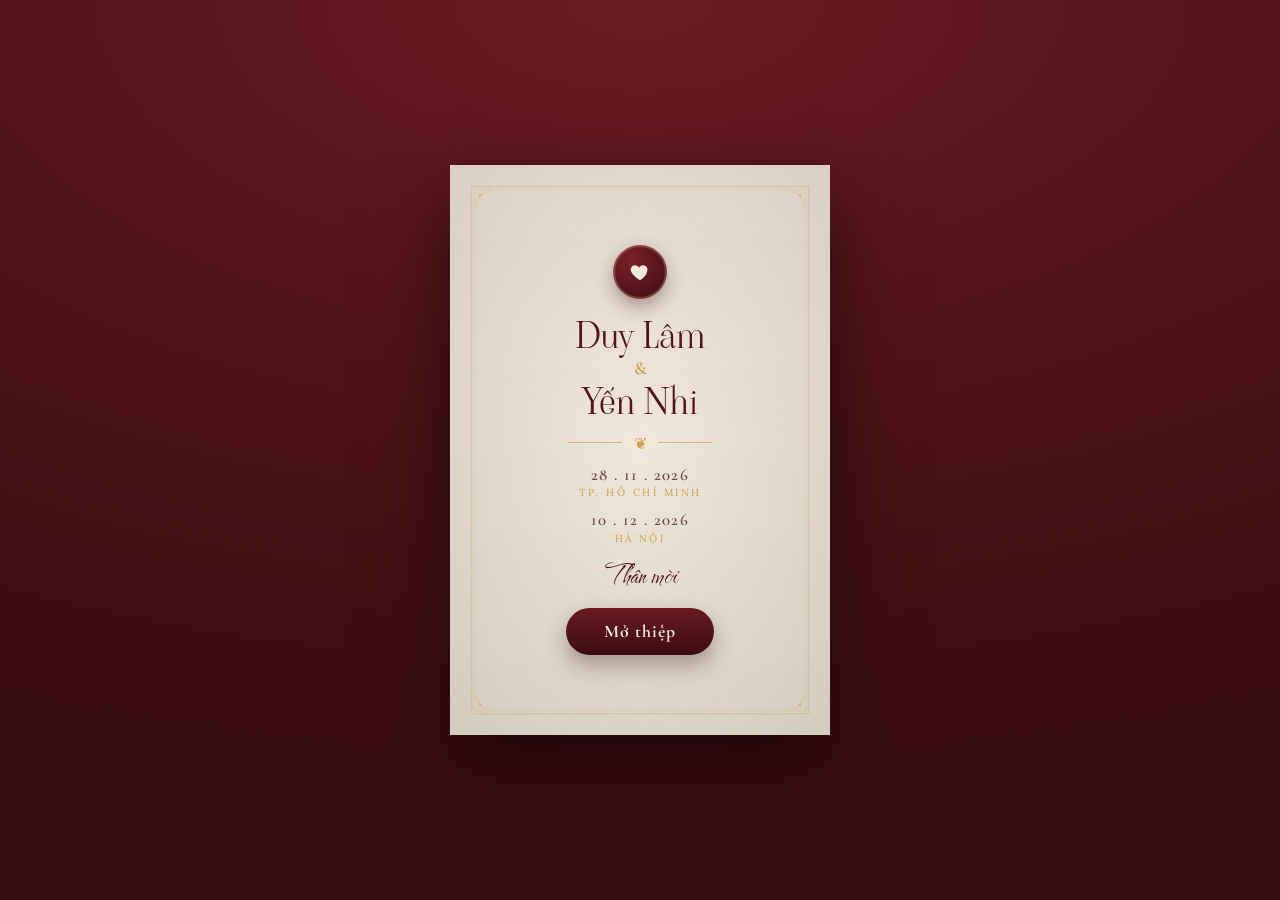
==== index.html @ 96d9cdb8 "Rebuild the invitation for two wedding days on the main_bg paper Follows the chungdoi.com "Minimalis" ====
<!doctype html>
<html lang="vi">
<head>
<meta charset="utf-8">
<meta name="viewport" content="width=device-width, initial-scale=1, viewport-fit=cover">
<meta name="theme-color" content="#3a0d11">
<title>Duy Lâm &amp; Yến Nhi — Thiệp cưới</title>
<meta name="description" content="Thiệp cưới online của Phạm Duy Lâm và Lê Huỳnh Yến Nhi — 28.11.2026 tại TP. Hồ Chí Minh và 10.12.2026 tại Hà Nội.">
<meta property="og:title" content="Duy Lâm &amp; Yến Nhi — Thiệp cưới">
<meta property="og:description" content="Trân trọng kính mời quý khách đến chung vui cùng gia đình chúng tôi — 28.11.2026 tại TP. Hồ Chí Minh · 10.12.2026 tại Hà Nội.">
<meta property="og:image" content="images/main_bg.jpg">
<meta property="og:type" content="website">
<link rel="preconnect" href="https://fonts.googleapis.com">
<link rel="preconnect" href="https://fonts.gstatic.com" crossorigin>
<link href="https://fonts.googleapis.com/css2?family=Cormorant+Garamond:wght@500;600;700&amp;family=Lora:ital,wght@0,400;0,500;1,400&amp;family=The+Nautigal:wght@400;700&amp;family=Viaoda+Libre&amp;display=swap" rel="stylesheet">
<link rel="stylesheet" href="assets/css/style.css">
</head>

<body class="is-locked">

<!-- Tim bay lơ lửng trên nền đỏ (sinh bằng main.js) -->
<div class="hearts" id="hearts" aria-hidden="true"></div>

<!-- Tờ giấy main_bg làm nền thiệp; lớp "edge" phủ lên mép trên/dưới
     để chữ cuộn tới đâu mờ dần tới đó, không đè lên khung vàng -->
<div class="paper" aria-hidden="true"></div>
<div class="paper paper--edge" aria-hidden="true"></div>


<!-- ============================================================
     BÌA THIỆP — bấm "Mở thiệp" để vào trong
     ============================================================ -->
<section class="cover" id="cover">
  <div class="cover__card">
    <div class="cover__seal" aria-hidden="true">
      <svg viewBox="0 0 24 24"><path d="M12 21s-7.5-4.6-9.6-9.3C.9 8.2 3 4.5 6.6 4.5c2.1 0 3.6 1.2 4.4 2.6.8-1.4 2.3-2.6 4.4-2.6 3.6 0 5.7 3.7 4.2 7.2C19.5 16.4 12 21 12 21z"/></svg>
    </div>
    <h1 class="cover__names">Duy Lâm<span>&amp;</span>Yến Nhi</h1>
    <div class="ornament" aria-hidden="true"><span></span><i>❦</i><span></span></div>
    <p class="cover__dates">
      <span>28 . 11 . 2026 <small>TP. Hồ Chí Minh</small></span>
      <span>10 . 12 . 2026 <small>Hà Nội</small></span>
    </p>
    <p class="cover__invite">Thân mời</p>
    <button class="btn-open" id="openBtn" type="button">Mở thiệp</button>
  </div>
</section>


<main class="card" id="card" hidden>

  <!-- ============================================================
       1. SAVE THE DATE
       ============================================================ -->
  <section class="s hero">
    <p class="eyebrow">Save the date</p>
    <img class="hero__illus" src="images/Artboard 2.png" alt="Hình minh hoạ cô dâu và chú rể" width="2100" height="1500">
    <h2 class="hero__names">
      <span>Duy Lâm</span>
      <span class="hero__amp" aria-hidden="true">&amp;</span>
      <span>Yến Nhi</span>
    </h2>
    <div class="hero__days">
      <p><b>28 . 11 . 2026</b><small>TP. Hồ Chí Minh</small></p>
      <p><b>10 . 12 . 2026</b><small>Hà Nội</small></p>
    </div>
  </section>

  <!-- ============================================================
       2. THÔNG TIN LỄ CƯỚI — hai họ + cô dâu chú rể
       ============================================================ -->
  <section class="s reveal">
    <div class="panel">
      <h2 class="panel__title">Thông tin lễ cưới</h2>
      <div class="families">
        <div class="family">
          <p class="family__side">Nhà trai</p>
          <p class="family__label">Ông Bà</p>
          <p class="family__parent">Phạm Văn Duy</p>
          <p class="family__parent">Nguyễn Thị Thu Thủy</p>
          <p class="family__addr">Mai Hiên, Mai Lâm, Đông Anh,<br>Thành phố Hà Nội</p>
        </div>
        <div class="family">
          <p class="family__side">Nhà gái</p>
          <p class="family__label">Ông Bà</p>
          <p class="family__parent">Lê Thanh Hải</p>
          <!-- Bản PDF TP.HCM ghi "Huỳnh Thị Xanh", bản Hà Nội ghi "Huỳnh Thị Thanh" — cần xác nhận -->
          <p class="family__parent">Huỳnh Thị Xanh</p>
          <p class="family__addr">Tân Thuận Tây, Tân Thuận,<br>Thành phố Hồ Chí Minh</p>
        </div>
      </div>

      <p class="panel__announce">Trân trọng báo tin<br>lễ thành hôn<br>của con chúng tôi</p>

      <div class="couple">
        <div class="couple__person">
          <p class="couple__name">Phạm Duy Lâm</p>
          <p class="couple__role">Trưởng nam</p>
        </div>
        <p class="couple__amp" aria-hidden="true">&amp;</p>
        <div class="couple__person">
          <p class="couple__name">Lê Huỳnh Yến Nhi</p>
          <p class="couple__role">Trưởng nữ</p>
        </div>
      </div>
    </div>
  </section>

  <!-- ============================================================
       3. THƯ MỜI TIỆC CƯỚI — mỗi nơi một thẻ, nút lấy dữ liệu từ CONFIG.events
       ============================================================ -->
  <section class="s reveal">
    <p class="kicker">Trân trọng kính mời</p>
    <h2 class="s__title">Thư mời tiệc cưới</h2>
    <p class="lead">Vui lòng đến dự buổi tiệc chung vui cùng gia đình chúng tôi</p>

    <article class="party">
      <p class="party__city">TP. Hồ Chí Minh</p>
      <h3 class="party__name">Tiệc cưới nhà gái</h3>
      <p class="party__when">Thứ Bảy — 18 : 00</p>
      <p class="party__date">28 . 11 . 2026</p>
      <p class="lunar">(Nhằm ngày 20 tháng 10 năm Bính Ngọ)</p>
      <div class="party__times">
        <p><small>Đón khách</small>18 : 00</p>
        <p><small>Khai tiệc</small>19 : 00</p>
      </div>
      <p class="party__at">Tại</p>
      <p class="party__venue"><small>Trung tâm Hội nghị Tiệc cưới</small>Asiana Plaza</p>
      <p class="party__addr">284 – 286 Vườn Lài, Phường Phú Thọ Hòa,<br>Quận Tân Phú, TP. Hồ Chí Minh</p>
      <div class="party__actions">
        <a class="btn-pill" data-map="sg-party" href="#" target="_blank" rel="noopener">Chỉ đường</a>
        <a class="btn-pill btn-pill--ghost" data-cal="sg-party" href="#" target="_blank" rel="noopener">Thêm vào lịch</a>
      </div>
    </article>

    <article class="party">
      <p class="party__city">Hà Nội</p>
      <h3 class="party__name">Tiệc cưới nhà trai</h3>
      <p class="party__when">Thứ Năm — 12 : 00</p>
      <p class="party__date">10 . 12 . 2026</p>
      <p class="lunar">(Nhằm ngày 02 tháng 11 năm Bính Ngọ)</p>
      <p class="party__at">Tại</p>
      <p class="party__venue"><small>Nhà văn hoá</small>Thôn Mai Hiên</p>
      <p class="party__addr">Xã Đông Anh, TP. Hà Nội<br>(Thôn Mai Hiên, xã Mai Lâm, huyện Đông Anh, Hà Nội)</p>
      <div class="party__actions">
        <a class="btn-pill" data-map="hn-party" href="#" target="_blank" rel="noopener">Chỉ đường</a>
        <a class="btn-pill btn-pill--ghost" data-cal="hn-party" href="#" target="_blank" rel="noopener">Thêm vào lịch</a>
      </div>
    </article>
  </section>

  <!-- ============================================================
       4. LỊCH CƯỚI + ĐẾM NGƯỢC — lịch và ngày khoanh tim sinh từ CONFIG.events
       ============================================================ -->
  <section class="s reveal">
    <p class="kicker">Save the date</p>
    <h2 class="s__title">Lịch cưới</h2>
    <div class="calendars" id="calendars"></div>
    <div class="countdown-wrap">
      <p class="countdown__label" id="countdownLabel">Còn lại</p>
      <div class="countdown" id="countdown">
        <div class="cd__box"><div class="cd__num" data-cd="days">--</div><div class="cd__lab">Ngày</div></div>
        <div class="cd__box"><div class="cd__num" data-cd="hours">--</div><div class="cd__lab">Giờ</div></div>
        <div class="cd__box"><div class="cd__num" data-cd="mins">--</div><div class="cd__lab">Phút</div></div>
        <div class="cd__box"><div class="cd__num" data-cd="secs">--</div><div class="cd__lab">Giây</div></div>
      </div>
    </div>
  </section>

  <!-- ============================================================
       5. LỊCH TRÌNH TIỆC TP.HCM — theo trang 4 của PDF TP.HCM
       ============================================================ -->
  <section class="s reveal">
    <p class="kicker">Schedule</p>
    <h2 class="s__title">Lịch trình tiệc cưới</h2>
    <p class="lead lead--small">Thứ Bảy, 28 . 11 . 2026 · Asiana Plaza</p>
    <ol class="timeline">
      <li class="tl">
        <img class="tl__icon" src="images/PNG 1.png" alt="" width="1094" height="553">
        <p class="tl__time">18:00<br>~ 18:30</p>
        <div class="tl__body">
          <p class="tl__tag">Welcome</p>
          <p class="tl__vi">Đón khách, check-in và chụp ảnh</p>
          <p class="tl__en">Guests meet and greet, check-in and photos</p>
        </div>
      </li>
      <li class="tl">
        <img class="tl__icon" src="images/PNG 2.png" alt="" width="388" height="321">
        <p class="tl__time">19:00<br>~ 19:30</p>
        <div class="tl__body">
          <p class="tl__tag">Ceremony</p>
          <p class="tl__vi">Cử hành hôn lễ</p>
          <p class="tl__en">Wedding ceremony</p>
        </div>
      </li>
      <li class="tl">
        <img class="tl__icon" src="images/PNG 3.png" alt="" width="384" height="293">
        <p class="tl__time">19:30<br>~ 21:00</p>
        <div class="tl__body">
          <p class="tl__tag">Dinner &amp; Music</p>
          <p class="tl__vi">Khai tiệc và dùng bữa</p>
          <p class="tl__en">Celebration dinner and music</p>
        </div>
      </li>
      <li class="tl">
        <span class="tl__icon" aria-hidden="true"></span>
        <p class="tl__time">21:00<br>~ 21:30</p>
        <div class="tl__body">
          <p class="tl__tag">Gameshow</p>
          <p class="tl__vi">Trò chơi có thưởng</p>
          <p class="tl__en">Gameshow with prize</p>
        </div>
      </li>
      <li class="tl">
        <img class="tl__icon" src="images/PNG 4.png" alt="" width="345" height="459">
        <p class="tl__time">21:30</p>
        <div class="tl__body">
          <p class="tl__tag">Thank you for coming</p>
          <p class="tl__vi">Kết thúc buổi tiệc</p>
          <p class="tl__en">The end of the party</p>
        </div>
      </li>
    </ol>
  </section>

  <!-- ============================================================
       6. ALBUM — hiện ra khi có ảnh trong CONFIG.album
       ============================================================ -->
  <section class="s reveal" id="albumSection" hidden>
    <p class="kicker">Khoảnh khắc</p>
    <h2 class="s__title">Album ảnh cưới</h2>
    <div class="album" id="album"></div>
  </section>

  <!-- ============================================================
       7. XÁC NHẬN THAM DỰ
       ============================================================ -->
  <section class="s reveal">
    <div class="panel">
      <h2 class="panel__title">Xác nhận tham dự</h2>
      <p class="panel__lead">Sự hiện diện của quý khách giúp gia đình tiện sắp xếp chỗ ngồi chu đáo hơn.</p>
      <form class="form" id="rsvpForm" novalidate>
        <div class="field">
          <label for="rsvpName">Họ và tên</label>
          <input type="text" id="rsvpName" name="name" required autocomplete="name" placeholder="Nguyễn Văn A">
        </div>
        <div class="field">
          <label for="rsvpSide">Bạn là khách mời của</label>
          <select id="rsvpSide" name="side">
            <option value="Nhà trai">Nhà trai</option>
            <option value="Nhà gái">Nhà gái</option>
          </select>
        </div>
        <div class="field">
          <label for="rsvpAttend">Bạn sẽ dự tiệc tại</label>
          <select id="rsvpAttend" name="attend">
            <option value="TP.HCM 28/11">TP. Hồ Chí Minh · 28/11</option>
            <option value="Hà Nội 10/12">Hà Nội · 10/12</option>
            <option value="Cả hai">Cả hai buổi tiệc</option>
            <option value="Không">Rất tiếc, tôi không đến được</option>
          </select>
        </div>
        <div class="field">
          <label for="rsvpCount">Số người tham dự</label>
          <input type="number" id="rsvpCount" name="guests" min="1" max="10" value="1">
        </div>
        <button class="btn-submit" type="submit">Gửi xác nhận</button>
        <p class="form__note" id="rsvpNote" role="status"></p>
      </form>
    </div>
  </section>

  <!-- ============================================================
       8. HỘP QUÀ MỪNG — tự ẩn khi chưa điền số tài khoản trong CONFIG.banks
       ============================================================ -->
  <section class="s reveal" id="giftSection" hidden>
    <p class="kicker">Mừng cưới</p>
    <h2 class="s__title">Hộp quà mừng</h2>
    <button class="giftbox" id="giftToggle" type="button" aria-expanded="false" aria-controls="gifts">
      <span class="giftbox__lid" aria-hidden="true"></span>
      <span class="giftbox__body" aria-hidden="true"></span>
      <span class="giftbox__hint">Nhấn để mở</span>
    </button>
    <div class="gifts" id="gifts" hidden></div>
  </section>

  <!-- ============================================================
       9. CẢM ƠN
       ============================================================ -->
  <footer class="s thanks reveal">
    <p class="thanks__quote">Sự hiện diện của quý khách<br>là món quà quý giá nhất<br>trong ngày vui của chúng tôi.</p>
    <div class="ornament ornament--ink" aria-hidden="true"><span></span><i>❦</i><span></span></div>
    <p class="thanks__names">Duy Lâm <span>&amp;</span> Yến Nhi</p>
  </footer>

</main>


<!-- Xem ảnh phóng to -->
<div class="lightbox" id="lightbox" role="dialog" aria-modal="true" aria-label="Xem ảnh">
  <button class="lightbox__close" id="lightboxClose" type="button" aria-label="Đóng">&times;</button>
  <img id="lightboxImg" src="" alt="">
</div>

<!-- Nút bật / tắt nhạc -->
<div class="floating">
  <button class="fbtn" id="musicBtn" type="button" title="Bật / tắt nhạc" aria-label="Bật tắt nhạc">♪</button>
</div>

<audio id="bgm" loop preload="none"></audio>

<script src="assets/js/main.js"></script>
</body>
</html>
---- assets/css/style.css ----
/* ============================================================
   Thiệp cưới online — bảng màu & thiết kế
   Dựng theo mẫu "Minimalism Đỏ Đậm": nền đỏ đô, tờ giấy kem main_bg.jpg
   có khung vàng, chữ đỏ đô, nhấn vàng.
   ============================================================ */

/* Chữ số: Cormorant Garamond và The Nautigal dùng số kiểu cổ ("11" trông như "ıı",
   "00" như "oo") nên khó đọc. Font này chỉ chứa chữ số 0–9 (unicode-range) và đứng
   đầu các danh sách font bên dưới, nên mọi chữ số hiện bằng Lora — cùng kiểu với số
   trong chữ thường — còn chữ cái vẫn giữ font cũ. Đường dẫn là file Lora (bộ Latin,
   đủ đậm nhạt 400–700) trên Google Fonts; nếu không tải được, chữ số tự quay về font cũ. */
@font-face {
  font-family: "Thiep Digits";
  font-style: normal;
  font-weight: 400 700;
  font-display: swap;
  src: url("https://fonts.gstatic.com/s/lora/v37/0QIvMX1D_JOuMwr7Iw.woff2") format("woff2");
  unicode-range: U+0030-0039;
  size-adjust: 94%;
}

:root {
  /* --- Bảng màu --- */
  --cream: #efe7dc;          /* giữa tờ main_bg */
  --cream-deep: #e2d8ce;     /* mép tờ main_bg */
  --burgundy: #511419;
  --burgundy-deep: #3a0d11;
  --burgundy-soft: #7a1f26;
  --gold: #c9a24a;
  --gold-pale: #e9ce9e;
  --paper-ink: #f3e8de;      /* chữ kem trên thẻ đỏ */

  --ink: var(--burgundy);
  --ink-soft: #6e4a44;
  --line: rgba(122, 31, 38, .22);

  /* "Thiep Digits" đứng đầu để thay riêng chữ số — xem @font-face ở trên */
  --font-names: "Thiep Digits", "Viaoda Libre", "Cormorant Garamond", serif;
  --font-script: "Thiep Digits", "The Nautigal", cursive;
  --font-head: "Thiep Digits", "Cormorant Garamond", "Times New Roman", serif;
  --font-body: "Lora", "Times New Roman", serif;

  /* Bề ngang tờ thiệp: cỡ điện thoại, canh giữa màn hình máy tính */
  --frame: 480px;

  /* Góc của main_bg (khung + hoạ tiết góc) nằm trong 200/1600 px = 1/8 bề ngang.
     Cắt ảnh kiểu 9 ô (border-image) theo đúng cỡ đó nên góc không bao giờ méo,
     dù màn hình cao hay thấp. */
  --corner: min(12.5vw, calc(var(--frame) / 8));

  /* Dải giấy phủ mép trên/dưới — chữ cuộn vào đó thì mờ đi, không đè khung vàng */
  --edge: min(8vw, calc(var(--frame) * .08));

  /* Lề trong, tính theo bề ngang tờ thiệp */
  --pad: 9%;

  /* Hình trái tim dùng làm mặt nạ (tim bay, ngày cưới trên lịch) */
  --heart: url("data:image/svg+xml,%3Csvg xmlns='http://www.w3.org/2000/svg' viewBox='0 0 24 24'%3E%3Cpath d='M12 21s-7.5-4.6-9.6-9.3C.9 8.2 3 4.5 6.6 4.5c2.1 0 3.6 1.2 4.4 2.6.8-1.4 2.3-2.6 4.4-2.6 3.6 0 5.7 3.7 4.2 7.2C19.5 16.4 12 21 12 21z'/%3E%3C/svg%3E");
}

*, *::before, *::after { box-sizing: border-box; }

html { scroll-behavior: smooth; -webkit-text-size-adjust: 100%; }

body {
  margin: 0;
  font-family: var(--font-body);
  font-size: 16px;
  line-height: 1.7;
  color: var(--ink);
  background: var(--burgundy-deep);
  -webkit-font-smoothing: antialiased;
}

body.is-locked { overflow: hidden; height: 100vh; }

p { margin: 0; }

/* height:auto là bắt buộc vì các thẻ <img> có ghi sẵn width/height —
   thiếu nó ảnh sẽ giữ nguyên chiều cao gốc và bị bóp méo. */
img { max-width: 100%; height: auto; display: block; }

/* ---------- Nền đỏ + tim bay ---------- */
.hearts {
  position: fixed;
  inset: 0;
  z-index: 0;
  overflow: hidden;
  pointer-events: none;
  background: radial-gradient(120% 85% at 50% 0%, #6d1b22 0%, var(--burgundy) 45%, var(--burgundy-deep) 100%);
}

.heart {
  position: absolute;
  bottom: -40px;
  left: var(--x);
  width: var(--s);
  height: var(--s);
  background: var(--c);
  opacity: 0;
  -webkit-mask: var(--heart) center / contain no-repeat;
          mask: var(--heart) center / contain no-repeat;
  animation: float-up var(--d) linear var(--delay) infinite;
}

@keyframes float-up {
  0%   { transform: translate(0, 0) rotate(-12deg); opacity: 0; }
  12%  { opacity: var(--o); }
  50%  { transform: translate(18px, -55vh) rotate(10deg); }
  88%  { opacity: var(--o); }
  100% { transform: translate(-10px, -110vh) rotate(-8deg); opacity: 0; }
}

/* ---------- Tờ giấy main_bg ---------- */
.paper {
  position: fixed;
  inset: 0;
  z-index: 1;
  width: min(100%, var(--frame));
  margin-inline: auto;
  border: 1px solid transparent;
  border-image: url("../../images/main_bg.jpg") 200 fill / var(--corner) stretch;
  box-shadow: 0 0 70px rgba(0, 0, 0, .4);
  transition: opacity .9s ease;
}

/* Bản sao y hệt tờ giấy, chỉ để lộ dải trên và dưới */
.paper--edge {
  z-index: 3;
  pointer-events: none;
  box-shadow: none;
  -webkit-mask-image: linear-gradient(#000 0, #000 var(--edge), transparent calc(var(--edge) + 28px),
                                      transparent calc(100% - var(--edge) - 28px), #000 calc(100% - var(--edge)));
          mask-image: linear-gradient(#000 0, #000 var(--edge), transparent calc(var(--edge) + 28px),
                                      transparent calc(100% - var(--edge) - 28px), #000 calc(100% - var(--edge)));
}

body.is-locked .paper { opacity: 0; }

/* ---------- Bìa thiệp ---------- */
.cover {
  position: fixed;
  inset: 0;
  z-index: 10;
  display: grid;
  place-items: center;
  padding: 24px;
  transition: opacity .8s ease, visibility .8s ease;
}

.cover.is-open { opacity: 0; visibility: hidden; pointer-events: none; }

/* Bìa có tỉ lệ 2:3 như main_bg và cắt ảnh kiểu 9 ô giống tờ giấy,
   nên nếu chữ dài ra làm bìa cao thêm thì khung vàng vẫn không méo. */
.cover__card {
  --cw: min(86vw, 380px, calc((100vh - 48px) * 2 / 3));
  width: var(--cw);
  min-height: calc(var(--cw) * 1.5);
  display: flex;
  flex-direction: column;
  align-items: center;
  justify-content: center;
  /* Tính theo bề ngang bìa — padding kiểu % sẽ tính theo cả màn hình */
  padding: calc(var(--cw) * .11) calc(var(--cw) * .13);
  text-align: center;
  border: 1px solid transparent;
  border-image: url("../../images/main_bg.jpg") 200 fill / calc(var(--cw) / 8) stretch;
  box-shadow: 0 30px 70px rgba(0, 0, 0, .5);
  animation: rise 1.1s ease both;
  transition: transform .8s ease;
}

@supports (height: 100dvh) {
  .cover__card { --cw: min(86vw, 380px, calc((100dvh - 48px) * 2 / 3)); }
}

.cover.is-open .cover__card { animation: none; transform: scale(1.06) translateY(-12px); }

.cover__seal {
  width: 54px;
  height: 54px;
  flex: none;
  display: grid;
  place-items: center;
  margin-bottom: 1rem;
  border-radius: 50%;
  background: radial-gradient(circle at 35% 30%, #7a2029, var(--burgundy-deep));
  box-shadow: 0 8px 18px rgba(58, 13, 17, .35), inset 0 0 0 2px rgba(233, 206, 158, .25);
}

.cover__seal svg { width: 22px; height: 22px; fill: var(--paper-ink); }

.cover__names {
  font-family: var(--font-names);
  font-weight: 400;
  font-size: clamp(1.75rem, 8.4vw, 2.3rem);
  line-height: 1.12;
  margin: 0;
}

.cover__names span {
  display: block;
  font-family: var(--font-head);
  font-size: .5em;
  font-weight: 600;
  color: var(--gold);
  margin: .1em 0;
}

.cover__card .ornament { margin: .8rem auto; }

.cover__dates {
  display: grid;
  gap: .5rem;
  font-family: var(--font-head);
  font-weight: 600;
  font-size: 1.05rem;
  line-height: 1.3;
  letter-spacing: .08em;
  color: var(--ink-soft);
}

.cover__dates small {
  display: block;
  font-family: var(--font-body);
  font-weight: 400;
  font-size: .64rem;
  line-height: 1.5;
  letter-spacing: .24em;
  text-transform: uppercase;
  color: var(--gold);
}

.cover__invite {
  font-family: var(--font-script);
  font-size: 1.9rem;
  line-height: 1.1;
  margin: .8rem 0 1rem;
}

.btn-open {
  position: relative;
  overflow: hidden;
  font-family: var(--font-head);
  font-weight: 700;
  font-size: 1.1rem;
  letter-spacing: .05em;
  color: var(--paper-ink);
  background: linear-gradient(180deg, #6a1a21, var(--burgundy-deep));
  border: 0;
  border-radius: 999px;
  padding: .8rem 2.4rem;
  box-shadow: 0 10px 22px rgba(58, 13, 17, .35);
  cursor: pointer;
  transition: transform .25s ease, box-shadow .25s ease;
}

.btn-open::after {
  content: "";
  position: absolute;
  top: 0;
  left: -60%;
  width: 40%;
  height: 100%;
  background: linear-gradient(100deg, transparent, rgba(255, 255, 255, .35), transparent);
  transform: skewX(-20deg);
  animation: shimmer 2.8s ease-in-out infinite;
}

.btn-open:hover,
.btn-open:focus-visible { transform: translateY(-2px); box-shadow: 0 14px 26px rgba(58, 13, 17, .42); }

.btn-open:focus-visible { outline: 2px solid var(--gold); outline-offset: 3px; }

@keyframes shimmer {
  0%, 55% { left: -60%; }
  100% { left: 130%; }
}

/* ---------- Thân thiệp ---------- */
.card {
  position: relative;
  z-index: 2;
  width: min(100%, var(--frame));
  margin-inline: auto;
  padding-block: calc(var(--edge) + 20px) calc(var(--edge) + 36px);
}

.s {
  padding: clamp(40px, 10vw, 60px) var(--pad);
  text-align: center;
}

.eyebrow {
  font-family: var(--font-head);
  font-weight: 600;
  font-size: .82rem;
  letter-spacing: .42em;
  text-transform: uppercase;
  color: var(--burgundy-soft);
  margin-bottom: 1rem;
}

.kicker {
  font-family: var(--font-script);
  font-size: clamp(2rem, 9vw, 2.5rem);
  line-height: 1.1;
  color: var(--burgundy-soft);
}

.s__title {
  font-family: var(--font-head);
  font-weight: 700;
  font-size: clamp(1.2rem, 5.4vw, 1.45rem);
  letter-spacing: .08em;
  text-transform: uppercase;
  color: var(--burgundy);
  margin: 0 0 1.4rem;
}

.lead {
  font-size: .95rem;
  color: var(--ink-soft);
  max-width: 34ch;
  margin: 0 auto 1.8rem;
}

.lead--small { font-size: .85rem; letter-spacing: .03em; margin-top: -.6rem; }

.ornament {
  display: flex;
  align-items: center;
  justify-content: center;
  gap: .7rem;
  margin: 1.1rem auto;
  color: var(--gold);
}

.ornament span { width: 54px; height: 1px; background: currentColor; opacity: .7; }
.ornament i { font-style: normal; font-size: 1rem; line-height: 1; }
.ornament--ink { color: var(--burgundy-soft); margin: 2.6rem auto; }

/* ---------- 1. Save the date ---------- */
.hero { padding-top: clamp(20px, 6vw, 36px); }

.hero__illus { width: min(96%, 340px); margin: 0 auto .4rem; }

.hero__names {
  position: relative;
  display: grid;
  font-family: var(--font-names);
  font-weight: 400;
  font-size: clamp(2.5rem, 12vw, 3.3rem);
  line-height: 1.12;
  margin: 0 0 1.6rem;
}

.hero__names > span:not(.hero__amp) { position: relative; z-index: 1; }

/* Chữ "&" lớn, mờ nằm sau hai tên */
.hero__amp {
  position: absolute;
  inset: 0;
  display: grid;
  place-items: center;
  font-family: var(--font-script);
  font-size: 2.3em;
  color: rgba(122, 31, 38, .13);
  pointer-events: none;
}

.hero__days {
  display: grid;
  grid-template-columns: 1fr 1fr;
  max-width: 330px;
  margin: 0 auto;
}

.hero__days p + p { border-left: 1px solid var(--gold); }

.hero__days b {
  display: block;
  font-family: var(--font-head);
  font-weight: 700;
  font-size: 1.12rem;
  letter-spacing: .06em;
}

.hero__days small {
  font-size: .66rem;
  letter-spacing: .24em;
  text-transform: uppercase;
  color: var(--gold);
}

/* ---------- Thẻ đỏ (Thông tin lễ cưới, Xác nhận tham dự) ---------- */
.panel {
  position: relative;
  color: var(--paper-ink);
  background: radial-gradient(120% 90% at 50% 0%, #6b1c23 0%, var(--burgundy) 55%, #420f13 100%);
  border-radius: 22px;
  padding: 2.3rem 1.3rem 2.1rem;
  box-shadow: 0 18px 40px rgba(58, 13, 17, .28);
}

.panel::before {
  content: "";
  position: absolute;
  inset: 8px;
  border: 1px solid rgba(233, 206, 158, .35);
  border-radius: 16px;
  pointer-events: none;
}

.panel__title {
  font-family: var(--font-head);
  font-weight: 700;
  font-size: 1.32rem;
  letter-spacing: .06em;
  text-transform: uppercase;
  margin: 0 0 1.5rem;
}

.panel__lead { font-size: .88rem; opacity: .85; max-width: 32ch; margin: -.6rem auto 1.4rem; }

.families {
  position: relative;
  display: grid;
  grid-template-columns: 1fr 1fr;
}

.families::before {
  content: "";
  position: absolute;
  left: 50%;
  top: .3rem;
  bottom: .3rem;
  width: 1px;
  background: rgba(233, 206, 158, .35);
}

.family { padding: 0 .45rem; }

.family__side {
  font-family: var(--font-head);
  font-weight: 700;
  font-size: .78rem;
  letter-spacing: .22em;
  text-transform: uppercase;
  color: var(--gold-pale);
  margin-bottom: .45rem;
}

.family__label { font-size: .78rem; opacity: .75; }

.family__parent {
  font-family: var(--font-head);
  font-weight: 700;
  font-size: 1.04rem;
  line-height: 1.35;
}

.family__addr { font-size: .74rem; line-height: 1.5; opacity: .8; margin-top: .55rem; }

.panel__announce {
  font-family: var(--font-head);
  font-weight: 600;
  font-size: .84rem;
  line-height: 1.7;
  letter-spacing: .14em;
  text-transform: uppercase;
  color: var(--gold-pale);
  margin: 2rem 0 1.1rem;
}

.couple { display: grid; gap: .15rem; }

.couple__name {
  font-family: var(--font-script);
  font-size: clamp(2.3rem, 11vw, 2.9rem);
  line-height: 1.1;
  color: #fbf3e8;
}

.couple__role {
  font-family: var(--font-head);
  font-weight: 600;
  font-size: .72rem;
  letter-spacing: .3em;
  text-transform: uppercase;
  color: var(--gold-pale);
}

.couple__amp { font-family: var(--font-names); font-size: 1.6rem; line-height: 1; color: var(--gold); margin: .5rem 0; }

/* Dòng âm lịch dưới ngày tiệc */
.lunar { font-size: .8rem; font-style: italic; color: var(--ink-soft); }

/* ---------- 3. Thư mời tiệc cưới ---------- */
.party {
  position: relative;
  color: var(--paper-ink);
  background: radial-gradient(120% 90% at 50% 0%, #6b1c23 0%, var(--burgundy) 55%, #420f13 100%);
  border-radius: 22px;
  padding: 2rem 1.3rem 1.8rem;
  box-shadow: 0 18px 40px rgba(58, 13, 17, .28);
}

.party + .party { margin-top: 1.4rem; }

.party::before {
  content: "";
  position: absolute;
  inset: 8px;
  border: 1px solid rgba(233, 206, 158, .35);
  border-radius: 16px;
  pointer-events: none;
}

.party__city { font-size: .66rem; letter-spacing: .32em; text-transform: uppercase; color: var(--gold-pale); }

.party__name {
  font-family: var(--font-head);
  font-weight: 700;
  font-size: 1.4rem;
  letter-spacing: .06em;
  text-transform: uppercase;
  margin: .15rem 0 .25rem;
}

.party__when {
  font-family: var(--font-head);
  font-weight: 600;
  font-size: .92rem;
  letter-spacing: .14em;
  text-transform: uppercase;
  opacity: .9;
}

.party__date {
  font-family: var(--font-head);
  font-weight: 700;
  font-size: clamp(1.9rem, 9vw, 2.3rem);
  line-height: 1.2;
  letter-spacing: .06em;
  color: var(--gold);
  margin: .1rem 0;
}

.party .lunar { color: inherit; opacity: .75; }

.party__times {
  display: grid;
  grid-template-columns: 1fr 1fr;
  max-width: 250px;
  margin: 1rem auto 0;
}

.party__times p { font-family: var(--font-head); font-weight: 700; font-size: 1.15rem; line-height: 1.3; }
.party__times p + p { border-left: 1px solid rgba(233, 206, 158, .35); }

.party__times small {
  display: block;
  font-family: var(--font-body);
  font-weight: 400;
  font-size: .6rem;
  letter-spacing: .26em;
  text-transform: uppercase;
  color: var(--gold-pale);
}

.party__at { font-family: var(--font-script); font-size: 1.9rem; line-height: 1.1; color: var(--gold-pale); margin-top: .9rem; }

.party__venue {
  font-family: var(--font-head);
  font-weight: 700;
  font-size: 1.4rem;
  line-height: 1.25;
  letter-spacing: .06em;
  text-transform: uppercase;
}

/* Dòng nhỏ phía trên tên địa điểm: "Trung tâm Hội nghị Tiệc cưới", "Nhà văn hoá" */
.party__venue small {
  display: block;
  font-size: .5em;
  font-weight: 600;
  letter-spacing: .14em;
  opacity: .85;
  margin-bottom: .15rem;
}

.party__addr { font-size: .8rem; line-height: 1.55; opacity: .82; margin-top: .35rem; }

.party__actions {
  display: flex;
  flex-wrap: wrap;
  justify-content: center;
  gap: .6rem;
  margin-top: 1.3rem;
}

.btn-pill {
  font-family: var(--font-head);
  font-weight: 700;
  font-size: .95rem;
  letter-spacing: .04em;
  color: var(--burgundy);
  background: var(--paper-ink);
  border: 1px solid var(--paper-ink);
  border-radius: 999px;
  padding: .45rem 1.3rem;
  text-decoration: none;
  transition: transform .2s ease;
}

.btn-pill:hover { transform: translateY(-1px); }
.btn-pill--ghost { color: var(--paper-ink); background: transparent; border-color: rgba(233, 206, 158, .55); }

/* ---------- 4. Lịch cưới + đếm ngược ---------- */
.calendars { display: grid; grid-template-columns: 1fr 1fr; gap: .7rem; }

.cal {
  background: rgba(255, 255, 255, .45);
  border: 1px solid var(--line);
  border-radius: 14px;
  overflow: hidden;
  padding-bottom: .7rem;
}

.cal__head {
  font-family: var(--font-script);
  font-size: 1.75rem;
  line-height: 1;
  color: var(--paper-ink);
  background: linear-gradient(180deg, #6a1a21, var(--burgundy));
  padding: .5rem .5rem .4rem;
}

.cal__head small {
  font-family: var(--font-head);
  font-weight: 600;
  font-size: .7rem;
  letter-spacing: .2em;
  color: var(--gold-pale);
  margin-left: .35rem;
}

.cal__grid {
  display: grid;
  grid-template-columns: repeat(7, 1fr);
  gap: 2px 0;
  padding: .5rem .3rem .2rem;
  font-size: .7rem;
}

.cal__wd { font-family: var(--font-head); font-weight: 700; font-size: .6rem; color: var(--burgundy-soft); }

.cal__day { display: grid; place-items: center; aspect-ratio: 1; line-height: 1; color: var(--ink-soft); }

.cal__day.is-marked { position: relative; color: #fff; }

/* Ngày cưới khoanh bằng một trái tim đập nhẹ */
.cal__day.is-marked::before {
  content: "";
  position: absolute;
  inset: -4px;
  background: var(--burgundy-soft);
  -webkit-mask: var(--heart) center / contain no-repeat;
          mask: var(--heart) center / contain no-repeat;
  animation: beat 1.6s ease-in-out infinite;
}

.cal__day.is-marked b { position: relative; font-size: .7rem; }

.cal__note { font-size: .72rem; color: var(--ink-soft); margin-top: .35rem; }
.cal__note b { font-family: var(--font-head); color: var(--burgundy); letter-spacing: .06em; margin-right: .2rem; }

@keyframes beat {
  0%, 100% { transform: scale(1); }
  50% { transform: scale(1.15); }
}

.countdown-wrap { margin-top: 2rem; }

.countdown__label { font-size: .84rem; color: var(--ink-soft); margin-bottom: .7rem; }
.countdown__label b { font-family: var(--font-head); color: var(--burgundy); }

.countdown {
  display: grid;
  grid-template-columns: repeat(4, 1fr);
  gap: .5rem;
  max-width: 340px;
  margin: 0 auto;
}

.cd__box {
  color: var(--paper-ink);
  background: linear-gradient(180deg, #6a1a21, var(--burgundy));
  border-radius: 12px;
  padding: .7rem .2rem .55rem;
  box-shadow: 0 8px 18px rgba(58, 13, 17, .2);
}

.cd__num { font-family: var(--font-names); font-size: clamp(1.4rem, 6.5vw, 1.8rem); line-height: 1; }
.cd__lab { font-size: .58rem; letter-spacing: .2em; text-transform: uppercase; color: var(--gold-pale); margin-top: .35rem; }

/* ---------- 5. Lịch trình ---------- */
.timeline {
  position: relative;
  list-style: none;
  margin: 0;
  padding: 0;
  text-align: left;
}

/* Trục dọc chạy giữa cột giờ và cột nội dung: 52 + 20 + 50 + 10 = 132px */
.timeline::before {
  content: "";
  position: absolute;
  top: 1.2rem;
  bottom: 1.2rem;
  left: 132px;
  width: 1px;
  background: var(--burgundy-soft);
  opacity: .45;
}

.tl {
  position: relative;
  display: grid;
  grid-template-columns: 52px 50px 1fr;
  column-gap: 20px;
  align-items: center;
  padding: .75rem 0;
}

.tl::before {
  content: "";
  position: absolute;
  left: 127.5px;
  top: 50%;
  width: 9px;
  height: 9px;
  margin-top: -4.5px;
  border-radius: 50%;
  background: var(--burgundy-soft);
  box-shadow: 0 0 0 3px var(--cream);
}

/* Hình nét đen trên nền trong suốt; multiply để phần trắng hoà vào giấy */
.tl__icon { width: 52px; height: 44px; object-fit: contain; mix-blend-mode: multiply; opacity: .85; }

.tl__time {
  font-family: var(--font-head);
  font-weight: 700;
  font-size: .98rem;
  line-height: 1.25;
  text-align: right;
}

.tl__tag {
  font-family: var(--font-head);
  font-weight: 700;
  font-size: .8rem;
  letter-spacing: .16em;
  text-transform: uppercase;
  color: var(--burgundy-soft);
}

.tl__vi { font-size: .9rem; line-height: 1.45; }
.tl__en { font-size: .76rem; line-height: 1.4; font-style: italic; color: var(--ink-soft); }

/* ---------- 6. Album ---------- */
.album { display: grid; grid-template-columns: repeat(2, 1fr); gap: .6rem; }

.album img {
  width: 100%;
  aspect-ratio: 3 / 4;
  object-fit: cover;
  border-radius: 10px;
  cursor: pointer;
  transition: opacity .3s ease;
}

.album img:hover { opacity: .85; }

.lightbox {
  position: fixed;
  inset: 0;
  z-index: 200;
  display: none;
  place-items: center;
  background: rgba(26, 2, 2, .93);
  padding: 4vw;
}

.lightbox.is-open { display: grid; }
.lightbox img { max-height: 88vh; width: auto; border-radius: 6px; }

.lightbox__close {
  position: absolute;
  top: 18px;
  right: 22px;
  font-size: 1.8rem;
  line-height: 1;
  color: var(--gold-pale);
  background: none;
  border: 0;
  cursor: pointer;
}

/* ---------- 7. Xác nhận tham dự ---------- */
.form { display: grid; gap: .9rem; text-align: left; }
.field { display: grid; gap: .35rem; }

.field label {
  font-family: var(--font-head);
  font-weight: 700;
  font-size: .78rem;
  letter-spacing: .14em;
  text-transform: uppercase;
  color: var(--gold-pale);
}

/* 16px để Safari trên iPhone không tự phóng to khi bấm vào ô */
.field input,
.field select,
.field textarea {
  width: 100%;
  font-family: var(--font-body);
  font-size: 16px;
  color: var(--burgundy);
  background: #fbf6ef;
  border: 1px solid transparent;
  border-radius: 10px;
  padding: .65rem .85rem;
}

.field input:focus,
.field select:focus,
.field textarea:focus { outline: 2px solid var(--gold); outline-offset: 1px; }

.field textarea { resize: vertical; min-height: 96px; }

.btn-submit {
  font-family: var(--font-head);
  font-weight: 700;
  font-size: 1.02rem;
  letter-spacing: .05em;
  color: var(--burgundy);
  background: var(--paper-ink);
  border: 0;
  border-radius: 999px;
  padding: .7rem 1.4rem;
  margin-top: .3rem;
  cursor: pointer;
  transition: opacity .2s ease;
}

.btn-submit:hover { opacity: .9; }
.btn-submit[disabled] { opacity: .5; cursor: not-allowed; }

.form__note { font-size: .82rem; text-align: center; min-height: 1.4em; opacity: .9; }

/* ---------- 8. Hộp quà mừng ---------- */
.giftbox {
  display: grid;
  justify-items: center;
  margin: 0 auto;
  padding: 1.6rem 2rem 0;
  background: none;
  border: 0;
  cursor: pointer;
}

.giftbox__lid {
  position: relative;
  width: 118px;
  height: 26px;
  border-radius: 6px;
  background: var(--burgundy-soft);
  box-shadow: 0 4px 10px rgba(58, 13, 17, .25);
  animation: lid-peek 2.6s ease-in-out infinite;
  transition: transform .5s cubic-bezier(.3, 1.4, .5, 1);
}

.giftbox__body {
  position: relative;
  width: 104px;
  height: 78px;
  border-radius: 0 0 8px 8px;
  background: linear-gradient(180deg, var(--burgundy), var(--burgundy-deep));
}

/* Dải ruy băng vàng chạy dọc nắp và thân hộp */
.giftbox__lid::before,
.giftbox__body::before {
  content: "";
  position: absolute;
  top: 0;
  bottom: 0;
  left: 50%;
  width: 16px;
  margin-left: -8px;
  background: var(--gold);
}

/* Nơ */
.giftbox__lid::after {
  content: "";
  position: absolute;
  bottom: 100%;
  left: 50%;
  width: 46px;
  height: 20px;
  margin-left: -23px;
  border: 5px solid var(--gold);
  border-bottom: 0;
  border-radius: 50% 50% 0 0 / 100% 100% 0 0;
}

.giftbox.is-open .giftbox__lid { animation: none; transform: translateY(-18px) rotate(-10deg); }

.giftbox__hint { font-family: var(--font-script); font-size: 1.8rem; line-height: 1.2; color: var(--burgundy-soft); margin-top: .6rem; }
.giftbox.is-open .giftbox__hint { opacity: 0; }

@keyframes lid-peek {
  0%, 70%, 100% { transform: none; }
  80% { transform: translateY(-6px) rotate(-4deg); }
  90% { transform: translateY(-2px) rotate(2deg); }
}

.gifts { display: grid; gap: .9rem; margin-top: .4rem; }

.gift {
  background: rgba(255, 255, 255, .55);
  border: 1px solid var(--line);
  border-radius: 14px;
  padding: 1.2rem 1rem;
}

.gift h3 {
  font-family: var(--font-head);
  font-weight: 700;
  font-size: .8rem;
  letter-spacing: .24em;
  text-transform: uppercase;
  color: var(--burgundy-soft);
  margin: 0 0 .6rem;
}

.gift__qr { width: 150px; margin: 0 auto .8rem; border: 1px solid var(--line); border-radius: 8px; }
.gift p { font-size: .92rem; }

/* Số tài khoản dùng font sans-serif, chữ số đều nhau cho dễ đọc */
.gift .gift__acc {
  font-family: Arial, "Helvetica Neue", Helvetica, "Segoe UI", sans-serif;
  font-size: 1.25rem;
  font-weight: 600;
  letter-spacing: .09em;
  font-variant-numeric: tabular-nums;
  margin: .3rem 0;
}

.btn-copy {
  margin-top: .7rem;
  font-family: var(--font-head);
  font-weight: 700;
  font-size: .88rem;
  color: var(--burgundy);
  background: transparent;
  border: 1px solid var(--burgundy-soft);
  border-radius: 999px;
  padding: .4rem 1rem;
  cursor: pointer;
}

/* ---------- 9. Cảm ơn ---------- */
.thanks__quote {
  font-family: var(--font-head);
  font-weight: 600;
  font-size: .92rem;
  line-height: 1.9;
  letter-spacing: .12em;
  text-transform: uppercase;
  color: var(--burgundy-soft);
}

.thanks__names { font-family: var(--font-names); font-size: clamp(1.9rem, 9vw, 2.4rem); line-height: 1.2; }
.thanks__names span { font-family: var(--font-script); color: var(--gold); }

/* ---------- Nút nổi ---------- */
.floating {
  position: fixed;
  /* Bám mép phải của tờ thiệp, không bám mép màn hình */
  right: max(14px, calc(50vw - var(--frame) / 2 + 14px));
  bottom: calc(var(--edge) + 10px);
  z-index: 20;
}

.fbtn {
  width: 42px;
  height: 42px;
  display: grid;
  place-items: center;
  font-size: 1rem;
  color: var(--paper-ink);
  background: var(--burgundy);
  border: 0;
  border-radius: 50%;
  box-shadow: 0 6px 16px rgba(58, 13, 17, .35);
  cursor: pointer;
}

/* ---------- Hiệu ứng ---------- */
/* Thuộc tính hidden phải thắng mọi display: grid/flex ở trên */
[hidden] { display: none !important; }

@keyframes rise {
  from { opacity: 0; transform: translateY(18px); }
  to   { opacity: 1; transform: none; }
}

/* Mục đầu tiên hiện lần lượt ngay khi mở thiệp */
.card:not([hidden]) .hero > * { animation: rise 1s ease both; }
.card:not([hidden]) .hero > :nth-child(2) { animation-delay: .15s; }
.card:not([hidden]) .hero > :nth-child(3) { animation-delay: .3s; }
.card:not([hidden]) .hero > :nth-child(4) { animation-delay: .45s; }

.reveal {
  opacity: 0;
  transform: translateY(26px);
  transition: opacity .9s ease, transform .9s ease;
}

.reveal.is-visible { opacity: 1; transform: none; }

@media (prefers-reduced-motion: reduce) {
  html { scroll-behavior: auto; }
  .reveal { opacity: 1; transform: none; transition: none; }
  .cover__card,
  .card:not([hidden]) .hero > *,
  .btn-open::after,
  .cal__day.is-marked::before,
  .giftbox__lid { animation: none; }
}
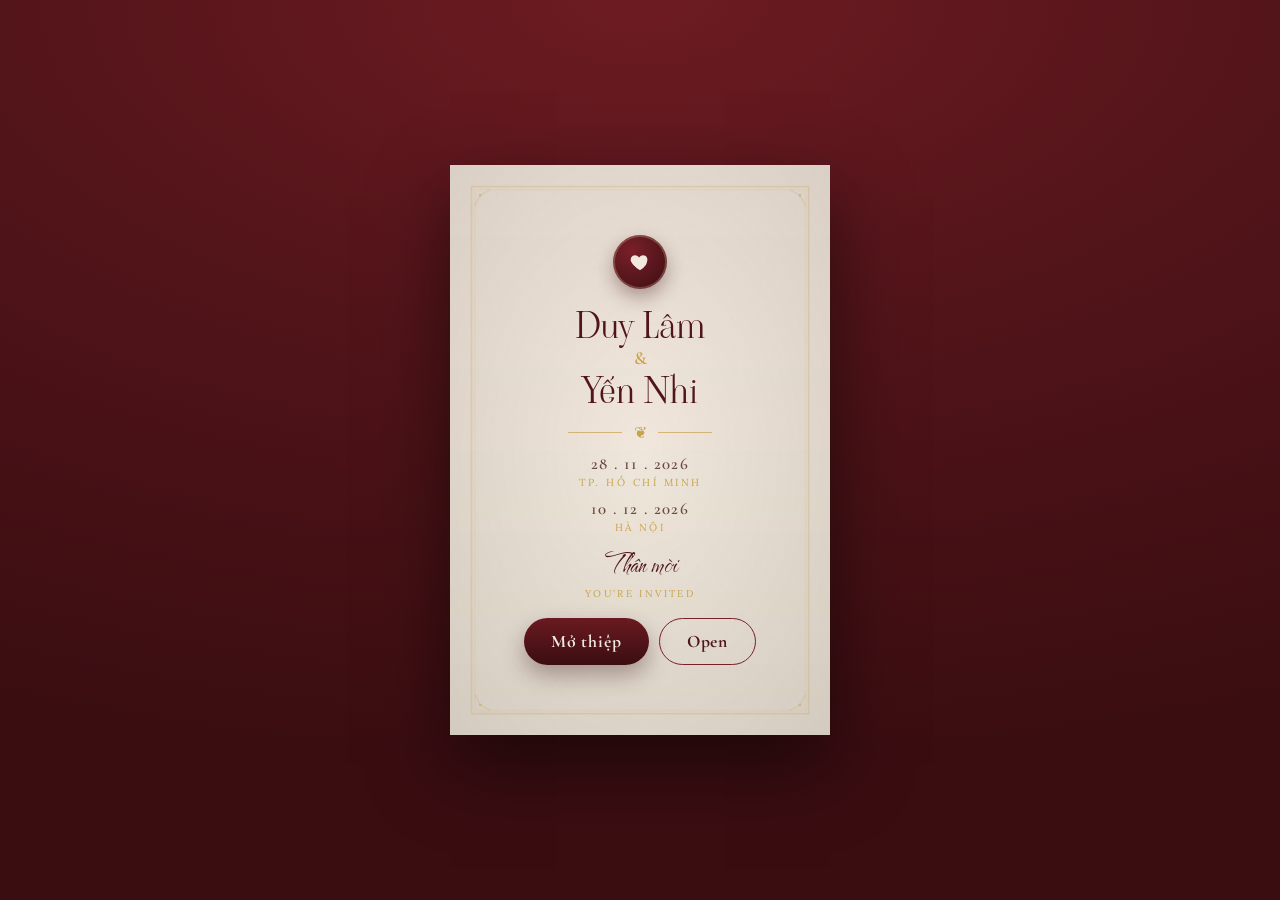
==== commit 0967935f: "Add an English version behind a second cover button The cover now offers two buttons: "Mo thiep" ope" ====
--- a/index.html
+++ b/index.html
@@ -38,11 +38,14 @@
     <h1 class="cover__names">Duy Lâm<span>&amp;</span>Yến Nhi</h1>
     <div class="ornament" aria-hidden="true"><span></span><i>❦</i><span></span></div>
     <p class="cover__dates">
-      <span>28 . 11 . 2026 <small>TP. Hồ Chí Minh</small></span>
-      <span>10 . 12 . 2026 <small>Hà Nội</small></span>
+      <span>28 . 11 . 2026 <small data-en="Ho Chi Minh City">TP. Hồ Chí Minh</small></span>
+      <span>10 . 12 . 2026 <small data-en="Hanoi">Hà Nội</small></span>
     </p>
-    <p class="cover__invite">Thân mời</p>
-    <button class="btn-open" id="openBtn" type="button">Mở thiệp</button>
+    <p class="cover__invite">Thân mời<span>You're invited</span></p>
+    <div class="cover__actions">
+      <button class="btn-open" id="openBtn" type="button" data-open-lang="vi">Mở thiệp</button>
+      <button class="btn-open btn-open--alt" type="button" data-open-lang="en">Open</button>
+    </div>
   </div>
 </section>
 
@@ -61,8 +64,8 @@
       <span>Yến Nhi</span>
     </h2>
     <div class="hero__days">
-      <p><b>28 . 11 . 2026</b><small>TP. Hồ Chí Minh</small></p>
-      <p><b>10 . 12 . 2026</b><small>Hà Nội</small></p>
+      <p><b>28 . 11 . 2026</b><small data-en="Ho Chi Minh City">TP. Hồ Chí Minh</small></p>
+      <p><b>10 . 12 . 2026</b><small data-en="Hanoi">Hà Nội</small></p>
     </div>
   </section>
 
@@ -71,80 +74,80 @@
        ============================================================ -->
   <section class="s reveal">
     <div class="panel">
-      <h2 class="panel__title">Thông tin lễ cưới</h2>
+      <h2 class="panel__title" data-en="Wedding information">Thông tin lễ cưới</h2>
       <div class="families">
         <div class="family">
-          <p class="family__side">Nhà trai</p>
-          <p class="family__label">Ông Bà</p>
+          <p class="family__side" data-en="Groom&apos;s family">Nhà trai</p>
+          <p class="family__label" data-en="Mr. &amp; Mrs.">Ông Bà</p>
           <p class="family__parent">Phạm Văn Duy</p>
           <p class="family__parent">Nguyễn Thị Thu Thủy</p>
-          <p class="family__addr">Mai Hiên, Mai Lâm, Đông Anh,<br>Thành phố Hà Nội</p>
+          <p class="family__addr" data-en="Mai Hien, Mai Lam, Dong Anh,<br>Hanoi">Mai Hiên, Mai Lâm, Đông Anh,<br>Thành phố Hà Nội</p>
         </div>
         <div class="family">
-          <p class="family__side">Nhà gái</p>
-          <p class="family__label">Ông Bà</p>
+          <p class="family__side" data-en="Bride&apos;s family">Nhà gái</p>
+          <p class="family__label" data-en="Mr. &amp; Mrs.">Ông Bà</p>
           <p class="family__parent">Lê Thanh Hải</p>
           <!-- Bản PDF TP.HCM ghi "Huỳnh Thị Xanh", bản Hà Nội ghi "Huỳnh Thị Thanh" — cần xác nhận -->
           <p class="family__parent">Huỳnh Thị Xanh</p>
-          <p class="family__addr">Tân Thuận Tây, Tân Thuận,<br>Thành phố Hồ Chí Minh</p>
-        </div>
-      </div>
-
-      <p class="panel__announce">Trân trọng báo tin<br>lễ thành hôn<br>của con chúng tôi</p>
+          <p class="family__addr" data-en="Tan Thuan Tay, Tan Thuan,<br>Ho Chi Minh City">Tân Thuận Tây, Tân Thuận,<br>Thành phố Hồ Chí Minh</p>
+        </div>
+      </div>
+
+      <p class="panel__announce" data-en="Joyfully announce<br>the wedding of<br>their children">Trân trọng báo tin<br>lễ thành hôn<br>của con chúng tôi</p>
 
       <div class="couple">
         <div class="couple__person">
           <p class="couple__name">Phạm Duy Lâm</p>
-          <p class="couple__role">Trưởng nam</p>
+          <p class="couple__role" data-en="Eldest son">Trưởng nam</p>
         </div>
         <p class="couple__amp" aria-hidden="true">&amp;</p>
         <div class="couple__person">
           <p class="couple__name">Lê Huỳnh Yến Nhi</p>
-          <p class="couple__role">Trưởng nữ</p>
-        </div>
-      </div>
-    </div>
-  </section>
-
-  <!-- ============================================================
-       3. THƯ MỜI TIỆC CƯỚI — mỗi nơi một thẻ, nút lấy dữ liệu từ CONFIG.events
-       ============================================================ -->
-  <section class="s reveal">
-    <p class="kicker">Trân trọng kính mời</p>
-    <h2 class="s__title">Thư mời tiệc cưới</h2>
-    <p class="lead">Vui lòng đến dự buổi tiệc chung vui cùng gia đình chúng tôi</p>
+          <p class="couple__role" data-en="Eldest daughter">Trưởng nữ</p>
+        </div>
+      </div>
+    </div>
+  </section>
+
+  <!-- ============================================================
+       3. LỜI MỜI — Lễ Vu Quy và Lễ Thành Hôn, nút lấy dữ liệu từ CONFIG.events
+       ============================================================ -->
+  <section class="s reveal">
+    <p class="kicker" data-en="Cordially invite">Trân trọng kính mời</p>
+    <h2 class="s__title" data-en="You and your family">Anh/Chị/Em và người thân</h2>
+    <p class="lead" data-en="Please join us to celebrate this happy day with our families">Vui lòng đến dự buổi tiệc chung vui cùng gia đình chúng tôi</p>
 
     <article class="party">
-      <p class="party__city">TP. Hồ Chí Minh</p>
-      <h3 class="party__name">Tiệc cưới nhà gái</h3>
-      <p class="party__when">Thứ Bảy — 18 : 00</p>
+      <p class="party__city" data-en="Ho Chi Minh City">TP. Hồ Chí Minh</p>
+      <h3 class="party__name" data-en="Vu Quy Ceremony">Lễ Vu Quy</h3>
+      <p class="party__when" data-en="Saturday — 18 : 00">Thứ Bảy — 18 : 00</p>
       <p class="party__date">28 . 11 . 2026</p>
-      <p class="lunar">(Nhằm ngày 20 tháng 10 năm Bính Ngọ)</p>
+      <p class="lunar" data-en="(20th day, 10th lunar month — Year of Binh Ngo)">(Nhằm ngày 20 tháng 10 năm Bính Ngọ)</p>
       <div class="party__times">
-        <p><small>Đón khách</small>18 : 00</p>
-        <p><small>Khai tiệc</small>19 : 00</p>
-      </div>
-      <p class="party__at">Tại</p>
-      <p class="party__venue"><small>Trung tâm Hội nghị Tiệc cưới</small>Asiana Plaza</p>
-      <p class="party__addr">284 – 286 Vườn Lài, Phường Phú Thọ Hòa,<br>Quận Tân Phú, TP. Hồ Chí Minh</p>
+        <p><small data-en="Welcome">Đón khách</small>18 : 00</p>
+        <p><small data-en="Dinner starts">Khai tiệc</small>19 : 00</p>
+      </div>
+      <p class="party__at" data-en="At">Tại</p>
+      <p class="party__venue" data-en="<small>Wedding Convention Center</small>Asiana Plaza"><small>Trung tâm Hội nghị Tiệc cưới</small>Asiana Plaza</p>
+      <p class="party__addr" data-en="284 – 286 Vuon Lai, Phu Tho Hoa Ward,<br>Tan Phu District, Ho Chi Minh City">284 – 286 Vườn Lài, Phường Phú Thọ Hòa,<br>Quận Tân Phú, TP. Hồ Chí Minh</p>
       <div class="party__actions">
-        <a class="btn-pill" data-map="sg-party" href="#" target="_blank" rel="noopener">Chỉ đường</a>
-        <a class="btn-pill btn-pill--ghost" data-cal="sg-party" href="#" target="_blank" rel="noopener">Thêm vào lịch</a>
+        <a class="btn-pill" data-map="sg-party" href="#" target="_blank" rel="noopener" data-en="Directions">Chỉ đường</a>
+        <a class="btn-pill btn-pill--ghost" data-cal="sg-party" href="#" target="_blank" rel="noopener" data-en="Add to calendar">Thêm vào lịch</a>
       </div>
     </article>
 
     <article class="party">
-      <p class="party__city">Hà Nội</p>
-      <h3 class="party__name">Tiệc cưới nhà trai</h3>
-      <p class="party__when">Thứ Năm — 12 : 00</p>
+      <p class="party__city" data-en="Hanoi">Hà Nội</p>
+      <h3 class="party__name" data-en="Thanh Hon Ceremony">Lễ Thành Hôn</h3>
+      <p class="party__when" data-en="Thursday — 12 : 00">Thứ Năm — 12 : 00</p>
       <p class="party__date">10 . 12 . 2026</p>
-      <p class="lunar">(Nhằm ngày 02 tháng 11 năm Bính Ngọ)</p>
-      <p class="party__at">Tại</p>
-      <p class="party__venue"><small>Nhà văn hoá</small>Thôn Mai Hiên</p>
-      <p class="party__addr">Xã Đông Anh, TP. Hà Nội<br>(Thôn Mai Hiên, xã Mai Lâm, huyện Đông Anh, Hà Nội)</p>
+      <p class="lunar" data-en="(2nd day, 11th lunar month — Year of Binh Ngo)">(Nhằm ngày 02 tháng 11 năm Bính Ngọ)</p>
+      <p class="party__at" data-en="At">Tại</p>
+      <p class="party__venue" data-en="<small>Community Hall</small>Mai Hien Village"><small>Nhà văn hoá</small>Thôn Mai Hiên</p>
+      <p class="party__addr" data-en="Dong Anh Commune, Hanoi<br>(Mai Hien Village, Mai Lam, Dong Anh, Hanoi)">Xã Đông Anh, TP. Hà Nội<br>(Thôn Mai Hiên, xã Mai Lâm, huyện Đông Anh, Hà Nội)</p>
       <div class="party__actions">
-        <a class="btn-pill" data-map="hn-party" href="#" target="_blank" rel="noopener">Chỉ đường</a>
-        <a class="btn-pill btn-pill--ghost" data-cal="hn-party" href="#" target="_blank" rel="noopener">Thêm vào lịch</a>
+        <a class="btn-pill" data-map="hn-party" href="#" target="_blank" rel="noopener" data-en="Directions">Chỉ đường</a>
+        <a class="btn-pill btn-pill--ghost" data-cal="hn-party" href="#" target="_blank" rel="noopener" data-en="Add to calendar">Thêm vào lịch</a>
       </div>
     </article>
   </section>
@@ -154,141 +157,85 @@
        ============================================================ -->
   <section class="s reveal">
     <p class="kicker">Save the date</p>
-    <h2 class="s__title">Lịch cưới</h2>
+    <h2 class="s__title" data-en="Wedding calendar">Lịch cưới</h2>
     <div class="calendars" id="calendars"></div>
     <div class="countdown-wrap">
-      <p class="countdown__label" id="countdownLabel">Còn lại</p>
+      <p class="countdown__label" id="countdownLabel" data-en="Time left">Còn lại</p>
       <div class="countdown" id="countdown">
-        <div class="cd__box"><div class="cd__num" data-cd="days">--</div><div class="cd__lab">Ngày</div></div>
-        <div class="cd__box"><div class="cd__num" data-cd="hours">--</div><div class="cd__lab">Giờ</div></div>
-        <div class="cd__box"><div class="cd__num" data-cd="mins">--</div><div class="cd__lab">Phút</div></div>
-        <div class="cd__box"><div class="cd__num" data-cd="secs">--</div><div class="cd__lab">Giây</div></div>
-      </div>
-    </div>
-  </section>
-
-  <!-- ============================================================
-       5. LỊCH TRÌNH TIỆC TP.HCM — theo trang 4 của PDF TP.HCM
-       ============================================================ -->
-  <section class="s reveal">
-    <p class="kicker">Schedule</p>
-    <h2 class="s__title">Lịch trình tiệc cưới</h2>
-    <p class="lead lead--small">Thứ Bảy, 28 . 11 . 2026 · Asiana Plaza</p>
-    <ol class="timeline">
-      <li class="tl">
-        <img class="tl__icon" src="images/PNG 1.png" alt="" width="1094" height="553">
-        <p class="tl__time">18:00<br>~ 18:30</p>
-        <div class="tl__body">
-          <p class="tl__tag">Welcome</p>
-          <p class="tl__vi">Đón khách, check-in và chụp ảnh</p>
-          <p class="tl__en">Guests meet and greet, check-in and photos</p>
-        </div>
-      </li>
-      <li class="tl">
-        <img class="tl__icon" src="images/PNG 2.png" alt="" width="388" height="321">
-        <p class="tl__time">19:00<br>~ 19:30</p>
-        <div class="tl__body">
-          <p class="tl__tag">Ceremony</p>
-          <p class="tl__vi">Cử hành hôn lễ</p>
-          <p class="tl__en">Wedding ceremony</p>
-        </div>
-      </li>
-      <li class="tl">
-        <img class="tl__icon" src="images/PNG 3.png" alt="" width="384" height="293">
-        <p class="tl__time">19:30<br>~ 21:00</p>
-        <div class="tl__body">
-          <p class="tl__tag">Dinner &amp; Music</p>
-          <p class="tl__vi">Khai tiệc và dùng bữa</p>
-          <p class="tl__en">Celebration dinner and music</p>
-        </div>
-      </li>
-      <li class="tl">
-        <span class="tl__icon" aria-hidden="true"></span>
-        <p class="tl__time">21:00<br>~ 21:30</p>
-        <div class="tl__body">
-          <p class="tl__tag">Gameshow</p>
-          <p class="tl__vi">Trò chơi có thưởng</p>
-          <p class="tl__en">Gameshow with prize</p>
-        </div>
-      </li>
-      <li class="tl">
-        <img class="tl__icon" src="images/PNG 4.png" alt="" width="345" height="459">
-        <p class="tl__time">21:30</p>
-        <div class="tl__body">
-          <p class="tl__tag">Thank you for coming</p>
-          <p class="tl__vi">Kết thúc buổi tiệc</p>
-          <p class="tl__en">The end of the party</p>
-        </div>
-      </li>
-    </ol>
-  </section>
-
-  <!-- ============================================================
-       6. ALBUM — hiện ra khi có ảnh trong CONFIG.album
+        <div class="cd__box"><div class="cd__num" data-cd="days">--</div><div class="cd__lab" data-en="Days">Ngày</div></div>
+        <div class="cd__box"><div class="cd__num" data-cd="hours">--</div><div class="cd__lab" data-en="Hours">Giờ</div></div>
+        <div class="cd__box"><div class="cd__num" data-cd="mins">--</div><div class="cd__lab" data-en="Minutes">Phút</div></div>
+        <div class="cd__box"><div class="cd__num" data-cd="secs">--</div><div class="cd__lab" data-en="Seconds">Giây</div></div>
+      </div>
+    </div>
+  </section>
+
+  <!-- ============================================================
+       5. ALBUM — hiện ra khi có ảnh trong CONFIG.album
        ============================================================ -->
   <section class="s reveal" id="albumSection" hidden>
-    <p class="kicker">Khoảnh khắc</p>
-    <h2 class="s__title">Album ảnh cưới</h2>
+    <p class="kicker" data-en="Moments">Khoảnh khắc</p>
+    <h2 class="s__title" data-en="Wedding album">Album ảnh cưới</h2>
     <div class="album" id="album"></div>
   </section>
 
   <!-- ============================================================
-       7. XÁC NHẬN THAM DỰ
+       6. XÁC NHẬN THAM DỰ
        ============================================================ -->
   <section class="s reveal">
     <div class="panel">
-      <h2 class="panel__title">Xác nhận tham dự</h2>
-      <p class="panel__lead">Sự hiện diện của quý khách giúp gia đình tiện sắp xếp chỗ ngồi chu đáo hơn.</p>
+      <h2 class="panel__title" data-en="RSVP">Xác nhận tham dự</h2>
+      <p class="panel__lead" data-en="Letting us know helps our families arrange the seating.">Sự hiện diện của quý khách giúp gia đình tiện sắp xếp chỗ ngồi chu đáo hơn.</p>
       <form class="form" id="rsvpForm" novalidate>
         <div class="field">
-          <label for="rsvpName">Họ và tên</label>
-          <input type="text" id="rsvpName" name="name" required autocomplete="name" placeholder="Nguyễn Văn A">
-        </div>
-        <div class="field">
-          <label for="rsvpSide">Bạn là khách mời của</label>
+          <label for="rsvpName" data-en="Full name">Họ và tên</label>
+          <input type="text" id="rsvpName" name="name" required autocomplete="name" placeholder="Nguyễn Văn A" data-en-placeholder="Your name">
+        </div>
+        <div class="field">
+          <label for="rsvpSide" data-en="You are a guest of">Bạn là khách mời của</label>
           <select id="rsvpSide" name="side">
-            <option value="Nhà trai">Nhà trai</option>
-            <option value="Nhà gái">Nhà gái</option>
+            <option value="Nhà trai" data-en="Groom&apos;s family">Nhà trai</option>
+            <option value="Nhà gái" data-en="Bride&apos;s family">Nhà gái</option>
           </select>
         </div>
         <div class="field">
-          <label for="rsvpAttend">Bạn sẽ dự tiệc tại</label>
+          <label for="rsvpAttend" data-en="You will attend">Bạn sẽ dự tiệc tại</label>
           <select id="rsvpAttend" name="attend">
-            <option value="TP.HCM 28/11">TP. Hồ Chí Minh · 28/11</option>
-            <option value="Hà Nội 10/12">Hà Nội · 10/12</option>
-            <option value="Cả hai">Cả hai buổi tiệc</option>
-            <option value="Không">Rất tiếc, tôi không đến được</option>
+            <option value="TP.HCM 28/11" data-en="Ho Chi Minh City · 28/11">TP. Hồ Chí Minh · 28/11</option>
+            <option value="Hà Nội 10/12" data-en="Hanoi · 10/12">Hà Nội · 10/12</option>
+            <option value="Cả hai" data-en="Both celebrations">Cả hai buổi tiệc</option>
+            <option value="Không" data-en="Sorry, I cannot make it">Rất tiếc, tôi không đến được</option>
           </select>
         </div>
         <div class="field">
-          <label for="rsvpCount">Số người tham dự</label>
+          <label for="rsvpCount" data-en="Number of guests">Số người tham dự</label>
           <input type="number" id="rsvpCount" name="guests" min="1" max="10" value="1">
         </div>
-        <button class="btn-submit" type="submit">Gửi xác nhận</button>
+        <button class="btn-submit" type="submit" data-en="Send RSVP">Gửi xác nhận</button>
         <p class="form__note" id="rsvpNote" role="status"></p>
       </form>
     </div>
   </section>
 
   <!-- ============================================================
-       8. HỘP QUÀ MỪNG — tự ẩn khi chưa điền số tài khoản trong CONFIG.banks
+       7. HỘP QUÀ MỪNG — tự ẩn khi chưa điền số tài khoản trong CONFIG.banks
        ============================================================ -->
   <section class="s reveal" id="giftSection" hidden>
-    <p class="kicker">Mừng cưới</p>
-    <h2 class="s__title">Hộp quà mừng</h2>
+    <p class="kicker" data-en="Wedding gift">Mừng cưới</p>
+    <h2 class="s__title" data-en="Gift box">Hộp quà mừng</h2>
     <button class="giftbox" id="giftToggle" type="button" aria-expanded="false" aria-controls="gifts">
       <span class="giftbox__lid" aria-hidden="true"></span>
       <span class="giftbox__body" aria-hidden="true"></span>
-      <span class="giftbox__hint">Nhấn để mở</span>
+      <span class="giftbox__hint" data-en="Tap to open">Nhấn để mở</span>
     </button>
     <div class="gifts" id="gifts" hidden></div>
   </section>
 
   <!-- ============================================================
-       9. CẢM ƠN
+       8. CẢM ƠN
        ============================================================ -->
   <footer class="s thanks reveal">
-    <p class="thanks__quote">Sự hiện diện của quý khách<br>là món quà quý giá nhất<br>trong ngày vui của chúng tôi.</p>
+    <p class="thanks__quote" data-en="Your presence<br>is the greatest gift<br>on our wedding day.">Sự hiện diện của quý khách<br>là món quà quý giá nhất<br>trong ngày vui của chúng tôi.</p>
     <div class="ornament ornament--ink" aria-hidden="true"><span></span><i>❦</i><span></span></div>
     <p class="thanks__names">Duy Lâm <span>&amp;</span> Yến Nhi</p>
   </footer>
@@ -304,7 +251,7 @@
 
 <!-- Nút bật / tắt nhạc -->
 <div class="floating">
-  <button class="fbtn" id="musicBtn" type="button" title="Bật / tắt nhạc" aria-label="Bật tắt nhạc">♪</button>
+  <button class="fbtn" id="musicBtn" type="button" title="Bật / tắt nhạc" aria-label="Bật tắt nhạc" data-en-title="Music on / off">♪</button>
 </div>
 
 <audio id="bgm" loop preload="none"></audio>
--- a/assets/css/style.css
+++ b/assets/css/style.css
@@ -238,6 +238,18 @@
   margin: .8rem 0 1rem;
 }
 
+/* Dong tieng Anh nho duoi chu "Than moi" tren bia */
+.cover__invite span {
+  display: block;
+  font-family: var(--font-body);
+  font-size: .62rem;
+  line-height: 1.5;
+  letter-spacing: .24em;
+  text-transform: uppercase;
+  color: var(--gold);
+  margin-top: .35rem;
+}
+
 .btn-open {
   position: relative;
   overflow: hidden;
@@ -249,7 +261,7 @@
   background: linear-gradient(180deg, #6a1a21, var(--burgundy-deep));
   border: 0;
   border-radius: 999px;
-  padding: .8rem 2.4rem;
+  padding: .75rem 1.7rem;
   box-shadow: 0 10px 22px rgba(58, 13, 17, .35);
   cursor: pointer;
   transition: transform .25s ease, box-shadow .25s ease;
@@ -272,6 +284,21 @@
 
 .btn-open:focus-visible { outline: 2px solid var(--gold); outline-offset: 3px; }
 
+/* Hai nút mở thiệp: tiếng Việt và tiếng Anh */
+.cover__actions { display: flex; flex-wrap: wrap; justify-content: center; gap: .6rem; }
+
+.btn-open--alt {
+  color: var(--burgundy);
+  background: transparent;
+  border: 1px solid var(--burgundy-soft);
+  box-shadow: none;
+}
+
+/* Nút phụ không quét sáng */
+.btn-open--alt::after { display: none; }
+.btn-open--alt:hover,
+.btn-open--alt:focus-visible { box-shadow: none; border-color: var(--burgundy); }
+
 @keyframes shimmer {
   0%, 55% { left: -60%; }
   100% { left: 130%; }
@@ -705,73 +732,7 @@
 .cd__num { font-family: var(--font-names); font-size: clamp(1.4rem, 6.5vw, 1.8rem); line-height: 1; }
 .cd__lab { font-size: .58rem; letter-spacing: .2em; text-transform: uppercase; color: var(--gold-pale); margin-top: .35rem; }
 
-/* ---------- 5. Lịch trình ---------- */
-.timeline {
-  position: relative;
-  list-style: none;
-  margin: 0;
-  padding: 0;
-  text-align: left;
-}
-
-/* Trục dọc chạy giữa cột giờ và cột nội dung: 52 + 20 + 50 + 10 = 132px */
-.timeline::before {
-  content: "";
-  position: absolute;
-  top: 1.2rem;
-  bottom: 1.2rem;
-  left: 132px;
-  width: 1px;
-  background: var(--burgundy-soft);
-  opacity: .45;
-}
-
-.tl {
-  position: relative;
-  display: grid;
-  grid-template-columns: 52px 50px 1fr;
-  column-gap: 20px;
-  align-items: center;
-  padding: .75rem 0;
-}
-
-.tl::before {
-  content: "";
-  position: absolute;
-  left: 127.5px;
-  top: 50%;
-  width: 9px;
-  height: 9px;
-  margin-top: -4.5px;
-  border-radius: 50%;
-  background: var(--burgundy-soft);
-  box-shadow: 0 0 0 3px var(--cream);
-}
-
-/* Hình nét đen trên nền trong suốt; multiply để phần trắng hoà vào giấy */
-.tl__icon { width: 52px; height: 44px; object-fit: contain; mix-blend-mode: multiply; opacity: .85; }
-
-.tl__time {
-  font-family: var(--font-head);
-  font-weight: 700;
-  font-size: .98rem;
-  line-height: 1.25;
-  text-align: right;
-}
-
-.tl__tag {
-  font-family: var(--font-head);
-  font-weight: 700;
-  font-size: .8rem;
-  letter-spacing: .16em;
-  text-transform: uppercase;
-  color: var(--burgundy-soft);
-}
-
-.tl__vi { font-size: .9rem; line-height: 1.45; }
-.tl__en { font-size: .76rem; line-height: 1.4; font-style: italic; color: var(--ink-soft); }
-
-/* ---------- 6. Album ---------- */
+/* ---------- 5. Album ---------- */
 .album { display: grid; grid-template-columns: repeat(2, 1fr); gap: .6rem; }
 
 .album img {
@@ -810,7 +771,7 @@
   cursor: pointer;
 }
 
-/* ---------- 7. Xác nhận tham dự ---------- */
+/* ---------- 6. Xác nhận tham dự ---------- */
 .form { display: grid; gap: .9rem; text-align: left; }
 .field { display: grid; gap: .35rem; }
 
@@ -863,7 +824,7 @@
 
 .form__note { font-size: .82rem; text-align: center; min-height: 1.4em; opacity: .9; }
 
-/* ---------- 8. Hộp quà mừng ---------- */
+/* ---------- 7. Hộp quà mừng ---------- */
 .giftbox {
   display: grid;
   justify-items: center;
@@ -976,7 +937,7 @@
   cursor: pointer;
 }
 
-/* ---------- 9. Cảm ơn ---------- */
+/* ---------- 8. Cảm ơn ---------- */
 .thanks__quote {
   font-family: var(--font-head);
   font-weight: 600;
